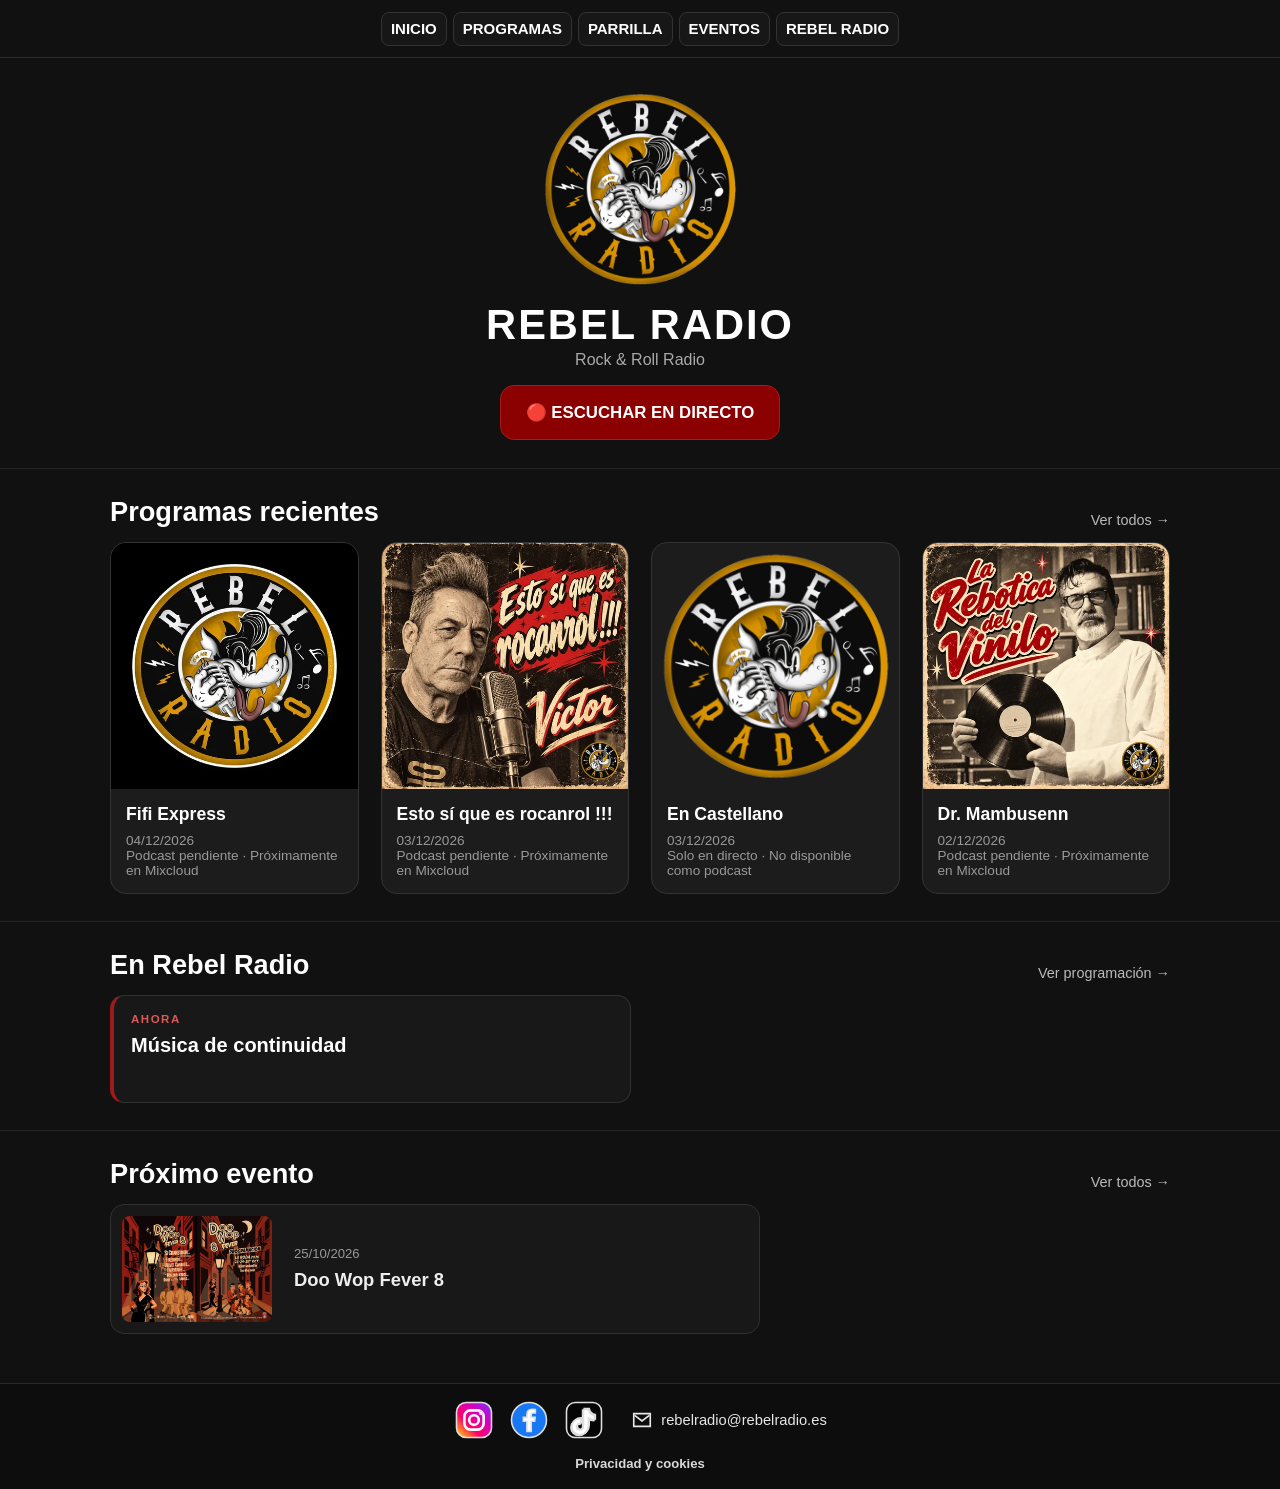
==== index.html @ c4ac273f "Primera publicación Rebel Radio" ====
<!DOCTYPE html>
<html lang="es">
<head>
<meta charset="UTF-8">
<meta name="viewport" content="width=device-width, initial-scale=1.0">

<title>Rebel Radio</title>
<meta name="description" content="Rebel Radio · Rock & Roll Radio. Programas, parrilla, eventos y emisión en directo.">

<link rel="manifest" href="/manifest.json">
<link rel="apple-touch-icon" href="/icons/apple-touch-icon.png">

<meta name="theme-color" content="#111111">
<meta name="apple-mobile-web-app-capable" content="yes">
<meta name="apple-mobile-web-app-status-bar-style" content="black">
<meta name="apple-mobile-web-app-title" content="Rebel Radio">

<style>
*{
    box-sizing:border-box;
}

body{
    margin:0;
    background:#111;
    color:white;
    font-family:Arial,sans-serif;
}

a{
    color:inherit;
}

header{
    border-bottom:1px solid #2b2b2b;
    background:#111;
}

.cabecera{
    max-width:1100px;
    margin:auto;
    padding:15px 20px;
    display:flex;
    align-items:center;
    justify-content:space-between;
    gap:20px;
}

.marca{
    font-weight:bold;
    letter-spacing:1px;
    text-decoration:none;
    white-space:nowrap;
}

nav{
    display:flex;
    gap:20px;
    flex-wrap:wrap;
    justify-content:flex-end;
}

nav a{
    color:#ccc;
    text-decoration:none;
    font-size:.9rem;
}

nav a:hover{
    color:white;
}

main{
    width:100%;
}

.hero{
    max-width:1100px;
    margin:auto;
    padding:55px 20px 60px;
    text-align:center;
}

.logo{
    width:220px;
    max-width:60vw;
    height:auto;
    display:block;
    margin:0 auto 20px;
}

h1{
    margin:0;
    font-size:2.6rem;
    letter-spacing:2px;
}

.lema{
    color:#aaa;
    margin:10px 0 30px;
}

.directo{
    display:inline-block;
    background:#8b0000;
    border:1px solid #aa1a1a;
    border-radius:14px;
    padding:18px 28px;
    color:white;
    text-decoration:none;
    font-weight:bold;
    font-size:1.05rem;
}

.seccion{
    border-top:1px solid #242424;
}

.interior{
    max-width:1100px;
    margin:auto;
    padding:45px 20px;
}

.titulo-seccion{
    display:flex;
    align-items:end;
    justify-content:space-between;
    gap:20px;
    margin-bottom:25px;
}

.titulo-seccion h2{
    margin:0;
    font-size:1.7rem;
}

.ver-todos{
    color:#bbb;
    text-decoration:none;
    font-size:.9rem;
}

.ver-todos:hover{
    color:white;
}

#ultimos{
    display:grid;
    grid-template-columns:repeat(4, minmax(0,1fr));
    gap:22px;
}

.programa{
    background:#1c1c1c;
    border:1px solid #333;
    border-radius:16px;
    overflow:hidden;
    text-decoration:none;
    min-width:0;
    transition:transform .15s ease, border-color .15s ease;
}

.programa:hover{
    transform:translateY(-2px);
    border-color:#555;
}

.programa img{
    width:100%;
    aspect-ratio:1 / 1;
    object-fit:cover;
    display:block;
}

.programa-datos{
    padding:15px;
}

.programa h3{
    margin:0 0 8px;
    font-size:1.1rem;
}

.programa p{
    margin:0;
    color:#999;
    font-size:.85rem;
}

.estado{
    color:#888;
}

/* PRÓXIMO EVENTO EN PORTADA */

.evento-portada{
    display:grid;
    grid-template-columns:150px 1fr;
    gap:22px;
    align-items:center;
    max-width:650px;
    background:#181818;
    border:1px solid #303030;
    border-radius:14px;
    padding:14px;
    text-decoration:none;
    color:#eee;
    transition:transform .15s ease, border-color .15s ease;
}

.evento-portada:hover{
    transform:translateY(-2px);
    border-color:#555;
}

.evento-portada img{
    width:150px;
    max-height:190px;
    object-fit:contain;
    display:block;
    border-radius:8px;
}

.evento-portada.rebel img{
    outline:none;
}

.evento-portada-rebel{
    position:relative;
    display:flex;
    flex-direction:column;
    align-items:center;
    justify-content:center;
    width:130px;
    min-height:58px;
    box-sizing:border-box;
    margin:0 auto 14px;
    padding:9px 13px 8px;
    border:3px double #ffc247;
    border-radius:50%;
    color:#ffc247;
    background:rgba(255,194,71,.08);
    transform:rotate(-4deg);
    transform-origin:center;
    text-align:center;
    text-transform:uppercase;
    line-height:1.02;
    box-shadow:0 0 10px rgba(255,194,71,.12);
}

.evento-portada-rebel::before{
    content:"";
    position:absolute;
    inset:3px;
    border:1px solid rgba(255,194,71,.82);
    border-radius:50%;
    pointer-events:none;
}

.evento-portada-rebel span{
    position:relative;
    z-index:1;
    font-size:.65rem;
    font-weight:800;
    letter-spacing:.09em;
}

.evento-portada-rebel strong{
    position:relative;
    z-index:1;
    margin-top:3px;
    color:inherit;
    font-size:.82rem;
    font-weight:900;
    letter-spacing:.11em;
}

@media(max-width:600px){
    .evento-portada-rebel{
        width:118px;
        min-height:52px;
        margin:0 auto 12px;
        padding:7px 10px 6px;
    }
}

.evento-portada-fecha{
    color:#999;
    font-size:.82rem;
    margin-bottom:7px;
}

.evento-portada-nombre{
    margin:0;
    font-size:1.15rem;
    line-height:1.3;
}

.evento-portada-accion{
    display:block;
    margin-top:12px;
    color:#bbb;
    font-size:.85rem;
}

@media(max-width:600px){

    .evento-portada{
        grid-template-columns:90px 1fr;
        gap:12px;
        padding:10px;
    }

    .evento-portada img{
        width:90px;
        max-height:120px;
    }

    .evento-portada-nombre{
        font-size:.95rem;
    }

    .evento-portada-fecha,
    .evento-portada-accion{
        font-size:.76rem;
    }
}

.proximamente{
    background:#181818;
    border:1px solid #2d2d2d;
    border-radius:14px;
    padding:22px;
    color:#aaa;
    text-align:center;
}

.emision-actual{
    display:grid;
    grid-template-columns:1fr 1fr;
    gap:18px;
}

.bloque-emision{
    background:#181818;
    border:1px solid #303030;
    border-radius:14px;
    padding:22px;
    min-height:135px;
}

.bloque-emision.ahora{
    border-left:4px solid #9b1c1c;
}

.rotulo-emision{
    color:#888;
    font-size:.72rem;
    font-weight:bold;
    letter-spacing:1.5px;
    margin-bottom:12px;
}

.ahora .rotulo-emision{
    color:#d85a5a;
}

.nombre-emision{
    font-size:1.25rem;
    font-weight:bold;
    line-height:1.25;
}

.detalle-emision{
    margin-top:9px;
    color:#999;
    font-size:.85rem;
}

@media(max-width:600px){
    .emision-actual{
        grid-template-columns:1fr;
    }
}

footer{
    border-top:1px solid #242424;
}

.pie{
    max-width:1100px;
    margin:auto;
    padding:30px 20px;
    color:#777;
    text-align:center;
    font-size:.85rem;
}

@media(max-width:700px){

    .cabecera{
        flex-direction:column;
        gap:12px;
    }

    nav{
        justify-content:center;
        gap:15px;
    }

    .hero{
        padding:38px 15px 45px;
    }

    h1{
        font-size:2rem;
    }

    .interior{
        padding:35px 15px;
    }

    #ultimos{
        grid-template-columns:repeat(2, minmax(0,1fr));
        gap:12px;
    }
}

@media(max-width:600px){

    #ultimos{
        grid-template-columns:1fr;
        gap:10px;
    }

    .programa{
        display:grid;
        grid-template-columns:90px 1fr;
        align-items:center;
        border-radius:10px;
    }

    .programa img{
        width:90px;
        height:90px;
        aspect-ratio:auto;
        object-fit:cover;
    }

    .programa-datos{
        padding:10px 13px;
        min-width:0;
    }

    .programa h3{
        margin:0 0 5px;
        font-size:1rem;
        line-height:1.2;
    }

    .programa p{
        font-size:.78rem;
        line-height:1.3;
    }
}


/* =========================================================
   MENU SUPERIOR COMUN REBEL RADIO
   ========================================================= */

nav,
.navegacion{
    display:flex;
    justify-content:center;
    flex-wrap:nowrap !important;
    gap:6px !important;
    align-items:center;
}

.cabecera{
    display:flex;
    justify-content:center !important;
}

nav a,
.navegacion a{
    margin:0 !important;
    padding:7px 9px;
    box-sizing:border-box;
    border:1px solid #333;
    border-radius:8px;
    background:#171717;
    color:#ccc;
    text-decoration:none;
    font-size:15px !important;
    font-weight:700;
    line-height:1.2;
    white-space:nowrap;
    flex:0 0 auto;
    transition:background .15s ease, border-color .15s ease, color .15s ease;
}

nav a:hover,
.navegacion a:hover{
    background:#242424;
    border-color:#555;
    color:#fff;
}

nav a.activo,
.navegacion a.activo{
    color:#e0a052;
    border-color:#d08a2f;
    background:rgba(208,138,47,.12);
}

@media (max-width:700px){
    nav,
    .navegacion{
        justify-content:center !important;
        gap:4px !important;
        max-width:100%;
        overflow-x:auto;
        scrollbar-width:none;
        -webkit-overflow-scrolling:touch;
    }

    nav::-webkit-scrollbar,
    .navegacion::-webkit-scrollbar{
        display:none;
    }

    nav a,
    .navegacion a{
        padding:6px clamp(5px,1.5vw,7px);
        font-size:clamp(11px,3vw,12.5px) !important;
    }
}



/* REBEL-CABECERA-FIJA-INICIO */

header{
    margin:0 !important;
    padding:12px 16px !important;
    min-height:58px !important;
    height:58px !important;
    box-sizing:border-box !important;
    display:flex !important;
    align-items:center !important;
    justify-content:center !important;
    overflow:visible !important;
    background:#111 !important;
    border:0 !important;
    border-bottom:1px solid #2b2b2b !important;
}

header .cabecera{
    width:100% !important;
    max-width:100% !important;
    height:100% !important;
    min-width:0 !important;
    margin:0 !important;
    padding:0 !important;
    box-sizing:border-box !important;
    display:flex !important;
    align-items:center !important;
    justify-content:center !important;
    gap:0 !important;
}

header nav,
header .navegacion{
    width:auto !important;
    max-width:100% !important;
    min-width:0 !important;
    margin:0 auto !important;
    padding:0 !important;
    box-sizing:border-box !important;
    display:flex !important;
    align-items:center !important;
    justify-content:center !important;
    flex-wrap:nowrap !important;
    gap:6px !important;
    border:0 !important;
}

header nav a,
header .navegacion a{
    flex:0 0 auto !important;
    margin:0 !important;
}

@media (max-width:700px){
    header{
        padding:10px 0 !important;
        min-height:54px !important;
        height:54px !important;
        overflow:hidden !important;
    }

    header .cabecera{
        width:100% !important;
        max-width:100% !important;
        height:100% !important;
        min-width:0 !important;
    }

    header nav,
    header .navegacion{
        width:100% !important;
        max-width:100% !important;
        min-width:0 !important;
        margin:0 !important;
        padding:0 8px !important;
        justify-content:flex-start !important;
        overflow-x:auto !important;
        overflow-y:hidden !important;
        scroll-padding-left:8px !important;
        scrollbar-width:none !important;
        -webkit-overflow-scrolling:touch;
    }

    header nav::-webkit-scrollbar,
    header .navegacion::-webkit-scrollbar{
        display:none !important;
    }

    header nav a:first-child,
    header .navegacion a:first-child{
        margin-left:0 !important;
    }

    header nav a:last-child,
    header .navegacion a:last-child{
        margin-right:8px !important;
    }
}

/* REBEL-CABECERA-FIJA-FIN */

</style>
  <link rel="stylesheet" href="/rebel-ui.css?v=20261019-nav-fijo1" data-rebel-i18n-css="1">
</head>

<body class="rr-home-page">

<header class="rr-header">
  <button type="button" class="rr-menu-toggle" aria-expanded="false">☰ MENÚ</button>

  <nav class="rr-main-nav" aria-label="Navegación principal">
    <a href="/">INICIO</a>
    <a href="/programas.html">PROGRAMAS</a>
    <a href="/programacion.html">PARRILLA</a>
    <a href="/eventos.html">EVENTOS</a>
    <a href="/rebel-radio.html">REBEL RADIO</a>
  </nav>
</header>

<main>

    <section class="hero">

        <img
            class="logo"
            src="/icons/icon-512.png"
            alt="Rebel Radio"
        >

        <h1>REBEL RADIO</h1>

        <p class="lema">
            Rock & Roll Radio
        </p>

        <a
            class="directo"
            href="https://www.mixcloud.com/live/Rock_and_Roll_Rebel_Radio/">
            🔴 ESCUCHAR EN DIRECTO
        </a>

    </section>


    <section class="seccion">

        <div class="interior">

            <div class="titulo-seccion">

                <h2>Programas recientes</h2>

                <a
                    class="ver-todos"
                    href="/programas.html">
                    Ver todos →
                </a>

            </div>

            <p id="estado-programas" class="estado">
                Cargando programas...
            </p>

            <div id="ultimos"></div>

        </div>

    </section>


    <section
        class="seccion"
        id="en-emision">

        <div class="interior">

            <div class="titulo-seccion">
                <h2>En Rebel Radio</h2>

                <a
                    class="ver-todos"
                    href="/programacion.html">
                    Ver programación →
                </a>
            </div>

            <div class="emision-actual">

                <a
                    class="bloque-emision ahora"
                    href="https://www.mixcloud.com/live/Rock_and_Roll_Rebel_Radio/"
                    target="_blank"
                    rel="noopener"
                    style="display:block; color:inherit; text-decoration:none;">

                    <div class="rotulo-emision">
                        AHORA
                    </div>

                    <div
                        id="ahora-nombre"
                        class="nombre-emision">
                        Cargando...
                    </div>

                    <div
                        id="ahora-detalle"
                        class="detalle-emision">
                    </div>

                </a>


            </div>

        </div>

    </section>

    <section class="seccion" id="proximo-evento">

        <div class="interior">

            <div class="titulo-seccion">

                <h2>Próximo evento</h2>

                <a
                    class="ver-todos"
                    href="/eventos.html">
                    Ver todos →
                </a>

            </div>

            <p id="estado-evento" class="estado">
                Cargando evento...
            </p>

            <div id="evento-portada"></div>

        </div>

    </section>

</main>






<script>

function fechaVisible(fecha){

    if(!fecha){
        return '';
    }

    const [anio, mes, dia] =
        fecha.split('-');

    return `${dia}/${mes}/${anio}`;
}


const ultimos =
    document.getElementById('ultimos');

const estadoProgramas =
    document.getElementById('estado-programas');


/* PROGRAMAS RECIENTES POR PARRILLA — 18-10-2026 */

const MS_DIA_RECIENTES = 24 * 60 * 60 * 1000;
const DIAS_RECIENTES = [
    'domingo',
    'lunes',
    'martes',
    'miercoles',
    'jueves',
    'viernes',
    'sabado'
];

function ahoraMadridRecientes(){

    const partes = new Intl.DateTimeFormat(
        'en-CA',
        {
            timeZone: 'Europe/Madrid',
            year: 'numeric',
            month: '2-digit',
            day: '2-digit',
            hour: '2-digit',
            minute: '2-digit',
            second: '2-digit',
            hourCycle: 'h23'
        }
    ).formatToParts(new Date());

    const valor = tipo =>
        Number(partes.find(p => p.type === tipo)?.value);

    /*
     * Date UTC usado aquí como contenedor de la hora civil de Madrid.
     * Así los cálculos de parrilla no dependen de la zona del dispositivo.
     */
    return new Date(Date.UTC(
        valor('year'),
        valor('month') - 1,
        valor('day'),
        valor('hour'),
        valor('minute'),
        valor('second')
    ));
}

function fechaISORecientes(fecha){

    return [
        fecha.getUTCFullYear(),
        String(fecha.getUTCMonth() + 1).padStart(2, '0'),
        String(fecha.getUTCDate()).padStart(2, '0')
    ].join('-');
}

function fechaDesdeISORecientes(iso){

    const [anio, mes, dia] =
        String(iso).split('-').map(Number);

    return new Date(Date.UTC(anio, mes - 1, dia));
}

function inicioRecientes(fechaDia, hora){

    const [h, m] =
        String(hora).split(':').map(Number);

    return new Date(Date.UTC(
        fechaDia.getUTCFullYear(),
        fechaDia.getUTCMonth(),
        fechaDia.getUTCDate(),
        h,
        m
    ));
}

function reglaActivaRecientes(emision, fechaDia){

    if(
        emision.regla === 'biweekly' &&
        emision.anchor_date
    ){
        const ancla =
            fechaDesdeISORecientes(emision.anchor_date);

        const dia =
            new Date(Date.UTC(
                fechaDia.getUTCFullYear(),
                fechaDia.getUTCMonth(),
                fechaDia.getUTCDate()
            ));

        const diferencia =
            Math.round(
                (dia.getTime() - ancla.getTime()) /
                MS_DIA_RECIENTES
            );

        return (
            diferencia >= 0 &&
            diferencia % 14 === 0
        );
    }

    return true;
}

function emisionesRecientesPrevistas(parrilla){

    const ahora =
        ahoraMadridRecientes();

    const candidatas = [];

    /*
     * Miramos 45 días hacia atrás: sobra para obtener cuatro
     * programas distintos incluso con espacios quincenales.
     */
    for(let retroceso = 0; retroceso <= 45; retroceso++){

        const fechaDia =
            new Date(Date.UTC(
                ahora.getUTCFullYear(),
                ahora.getUTCMonth(),
                ahora.getUTCDate() - retroceso
            ));

        const fechaISO =
            fechaISORecientes(fechaDia);

        const dia =
            DIAS_RECIENTES[fechaDia.getUTCDay()];

        const excepciones =
            (parrilla.excepciones || [])
                .filter(e => e.fecha === fechaISO);

        const cancelados = new Set(
            excepciones
                .filter(e => e.accion === 'cancel')
                .map(e => e.programa_id)
        );

        const horasSustituidas = new Set(
            excepciones
                .filter(e =>
                    ['replace', 'special'].includes(e.accion) &&
                    e.hora
                )
                .map(e => e.hora)
        );

        for(const emision of (parrilla.emisiones || [])){

            if(
                emision.dia !== dia ||
                !['estreno', 'musical'].includes(emision.tipo)
            ){
                continue;
            }

            if(cancelados.has(emision.programa_id)){
                continue;
            }

            if(horasSustituidas.has(emision.hora)){
                continue;
            }

            if(!reglaActivaRecientes(emision, fechaDia)){
                continue;
            }

            const inicio =
                inicioRecientes(fechaDia, emision.hora);

            const fin =
                new Date(
                    inicio.getTime() +
                    Number(emision.duracion_minutos || 0) *
                    60 * 1000
                );

            /*
             * Por decisión actual de Rebel Radio, cuando la franja termina
             * confiamos en que el sistema ha emitido lo programado.
             */
            if(fin.getTime() > ahora.getTime()){
                continue;
            }

            candidatas.push({
                programa_id: emision.programa_id,
                nombre: emision.nombre,
                fecha: fechaISO,
                inicio: inicio.getTime(),
                tipo: emision.tipo
            });
        }

        for(const especial of (parrilla.reglas_especiales || [])){

            if(
                Number(especial.dia_del_mes) !==
                fechaDia.getUTCDate()
            ){
                continue;
            }

            if(cancelados.has(especial.programa_id || especial.id)){
                continue;
            }

            if(horasSustituidas.has(especial.hora)){
                continue;
            }

            const inicio =
                inicioRecientes(fechaDia, especial.hora);

            const fin =
                new Date(
                    inicio.getTime() +
                    Number(especial.duracion_minutos || 0) *
                    60 * 1000
                );

            if(fin.getTime() > ahora.getTime()){
                continue;
            }

            candidatas.push({
                programa_id:
                    especial.programa_id || especial.id,
                nombre: especial.nombre,
                fecha: fechaISO,
                inicio: inicio.getTime(),
                tipo: 'especial'
            });
        }

        /* Excepciones concretas que introducen o sustituyen una emisión. */
        for(const exc of excepciones){

            if(
                !['replace', 'special'].includes(exc.accion) ||
                !exc.hora
            ){
                continue;
            }

            const inicio =
                inicioRecientes(fechaDia, exc.hora);

            const fin =
                new Date(
                    inicio.getTime() +
                    Number(exc.duracion_minutos || 0) *
                    60 * 1000
                );

            if(fin.getTime() > ahora.getTime()){
                continue;
            }

            candidatas.push({
                programa_id: exc.programa_id,
                nombre: exc.nombre,
                fecha: fechaISO,
                inicio: inicio.getTime(),
                tipo: 'especial'
            });
        }
    }

    candidatas.sort(
        (a, b) => b.inicio - a.inicio
    );

    const vistos = new Set();
    const resultado = [];

    for(const item of candidatas){

        if(
            !item.programa_id ||
            vistos.has(item.programa_id)
        ){
            continue;
        }

        vistos.add(item.programa_id);
        resultado.push(item);

        if(resultado.length === 4){
            break;
        }
    }

    return resultado;
}

function sumarDiasRecientes(iso, dias){

    const fecha =
        fechaDesdeISORecientes(iso);

    fecha.setUTCDate(
        fecha.getUTCDate() + dias
    );

    return fechaISORecientes(fecha);
}

function episodioDeEmisionReciente(programa, emision){

    if(
        !programa ||
        !Array.isArray(programa.episodios)
    ){
        return null;
    }

    const proveedor =
        programa.proveedor || 'mixcloud';

    if(proveedor === 'ivoox'){

        /*
         * iVoox fecha por publicación RSS. Elvis puede aparecer
         * después de emitirse, por lo que admitimos hasta +3 días.
         */
        const limite =
            sumarDiasRecientes(emision.fecha, 3);

        return programa.episodios.find(
            episodio =>
                episodio &&
                episodio.fecha >= emision.fecha &&
                episodio.fecha <= limite
        ) || null;
    }

    /*
     * En Mixcloud la fecha normalizada procede del nombre del episodio
     * y corresponde a la fecha de emisión.
     */
    return programa.episodios.find(
        episodio =>
            episodio &&
            episodio.fecha === emision.fecha
    ) || null;
}

function estadoPodcastReciente(programa, emision){

    const proveedor =
        programa?.proveedor ||
        (emision.tipo === 'musical'
            ? 'directo'
            : 'mixcloud');

    const episodio =
        episodioDeEmisionReciente(programa, emision);

    const ultimaPortada =
        programa?.episodios?.[0]?.imagen || '';

    if(proveedor === 'directo'){
        return {
            texto:
                'Solo en directo · No disponible como podcast',
            episodio: null,
            imagen:
                ultimaPortada || '/icons/icon-512.png'
        };
    }

    if(episodio){
        return {
            texto:
                proveedor === 'ivoox'
                    ? 'Podcast disponible · iVoox'
                    : 'Podcast disponible · Mixcloud',
            episodio,
            imagen:
                episodio.imagen ||
                ultimaPortada ||
                '/icons/icon-512.png'
        };
    }

    return {
        texto:
            proveedor === 'ivoox'
                ? 'Podcast pendiente · Próximamente en iVoox'
                : 'Podcast pendiente · Próximamente en Mixcloud',
        episodio: null,
        imagen:
            ultimaPortada || '/icons/icon-512.png'
    };
}

Promise.all([
    fetch('/catalogo-mixcloud.json'),
    fetch('/parrilla.json')
])

    .then(async ([respuestaCatalogo, respuestaParrilla]) => {

        if(!respuestaCatalogo.ok){
            throw new Error(
                'No se puede cargar el catálogo'
            );
        }

        if(!respuestaParrilla.ok){
            throw new Error(
                'No se puede cargar la parrilla'
            );
        }

        return [
            await respuestaCatalogo.json(),
            await respuestaParrilla.json()
        ];
    })

    .then(([catalogo, parrilla]) => {

        estadoProgramas.style.display =
            'none';

        const recientes =
            emisionesRecientesPrevistas(parrilla);

        for(const emision of recientes){

            const programa =
                catalogo.programas.find(
                    p => p.id === emision.programa_id
                ) || {
                    id: emision.programa_id,
                    nombre: emision.nombre,
                    proveedor:
                        emision.tipo === 'musical'
                            ? 'directo'
                            : 'mixcloud',
                    episodios: []
                };

            const podcast =
                estadoPodcastReciente(programa, emision);

            const tarjeta =
                document.createElement('a');

            tarjeta.className =
                'programa';

            tarjeta.href =
                `/programa.html?id=${programa.id}`;

            tarjeta.innerHTML = `
                <img
                    src="${podcast.imagen}"
                    alt="${programa.nombre}"
                >

                <div class="programa-datos">

                    <h3>
                        ${programa.nombre}
                    </h3>

                    <p>
                        ${fechaVisible(emision.fecha)}
                    </p>

                    <p class="estado-podcast">
                        ${podcast.texto}
                    </p>

                </div>
            `;

            ultimos.appendChild(tarjeta);
        }

        if(!recientes.length){
            estadoProgramas.style.display =
                'block';

            estadoProgramas.textContent =
                'No hay programas recientes en la parrilla.';
        }
    })

    .catch(error => {

        estadoProgramas.textContent =
            'No se han podido cargar los programas recientes.';

        console.error(error);
    });


/* =========================================================
   AHORA / A CONTINUACIÓN
   ========================================================= */

const diasParrilla = [
    'domingo',
    'lunes',
    'martes',
    'miercoles',
    'jueves',
    'viernes',
    'sabado'
];

const nombresDias = {
    domingo: 'Domingo',
    lunes: 'Lunes',
    martes: 'Martes',
    miercoles: 'Miércoles',
    jueves: 'Jueves',
    viernes: 'Viernes',
    sabado: 'Sábado'
};


function horaAMinutos(hora){

    const [h, m] = hora.split(':').map(Number);

    /*
     * 00:00 está al final de nuestra jornada de parrilla.
     */
    if(h === 0){
        return 24 * 60 + m;
    }

    return h * 60 + m;
}


function datosMadrid(){

    const partes = new Intl.DateTimeFormat(
        'es-ES',
        {
            timeZone: 'Europe/Madrid',
            weekday: 'long',
            day: 'numeric',
            hour: '2-digit',
            minute: '2-digit',
            hour12: false
        }
    ).formatToParts(new Date());

    const valor = tipo =>
        partes.find(p => p.type === tipo)?.value;

    const normalizar = texto =>
        texto
            .normalize('NFD')
            .replace(/[\u0300-\u036f]/g, '')
            .toLowerCase();

    return {
        dia: normalizar(valor('weekday')),
        diaMes: Number(valor('day')),
        hora: Number(valor('hour')),
        minuto: Number(valor('minute'))
    };
}


function emisionEspecialElvis(fecha, hora){

    return (
        fecha.diaMes === 16 &&
        hora === '21:00'
    );
}


function emisionesDelDia(datos, dia){

    return datos.emisiones
        .filter(e => e.dia === dia)
        .sort(
            (a,b) =>
                horaAMinutos(a.hora) -
                horaAMinutos(b.hora)
        );
}


function contenidoActual(datos, fecha){

    /*
     * La parrilla trabaja por horas completas.
     * Obtenemos la hora actual de Madrid.
     */

    const horaActual =
        `${String(fecha.hora).padStart(2,'0')}:00`;

    /*
     * Regla mensual de Ahora, Elvis.
     */

    if(emisionEspecialElvis(fecha, horaActual)){

        return {
            nombre: 'Ahora, Elvis',
            detalle: 'Especial mensual · 21:00'
        };
    }

    const emisiones =
        emisionesDelDia(datos, fecha.dia);

    const encontrada =
        emisiones.find(
            e => e.hora === horaActual
        );

    if(!encontrada){

        return {
            nombre: 'Música de continuidad',
            detalle: ''
        };
    }

    let detalle = encontrada.hora;

    if(encontrada.tipo === 'estreno'){
        detalle += ' · Estreno';
    }

    else if(encontrada.tipo === 'repeticion'){
        detalle += ' · Repetición';
    }

    else if(encontrada.tipo === 'musical'){
        detalle += ' · Selección musical';
    }

    return {
        nombre: encontrada.nombre,
        detalle
    };
}


function siguienteContenido(datos, fecha){

    const ahoraMinutos =
        fecha.hora * 60 + fecha.minuto;

    /*
     * Buscamos contenido relevante:
     * programas, estrenos, repeticiones y
     * bloques musicales.
     *
     * La música de continuidad no cuenta
     * como "siguiente contenido".
     */

    for(let salto = 0; salto < 8; salto++){

        const indiceActual =
            diasParrilla.indexOf(fecha.dia);

        const indice =
            (indiceActual + salto) % 7;

        const dia =
            diasParrilla[indice];

        let emisiones =
            emisionesDelDia(datos, dia)
                .filter(e =>
                    e.tipo !== 'musica'
                );

        /*
         * Si estamos buscando en el día actual,
         * descartamos lo que ya ha empezado.
         */

        if(salto === 0){

            emisiones =
                emisiones.filter(
                    e =>
                        horaAMinutos(e.hora) >
                        ahoraMinutos
                );
        }

        /*
         * Ahora, Elvis tiene prioridad el día 16.
         *
         * Para "siguiente" solo necesitamos
         * insertarlo cuando el día actual es 16
         * y todavía no han llegado las 21:00.
         */

        if(
            salto === 0 &&
            fecha.diaMes === 16 &&
            ahoraMinutos < 21 * 60
        ){

            emisiones.push({
                hora: '21:00',
                nombre: 'Ahora, Elvis',
                tipo: 'especial'
            });

            emisiones.sort(
                (a,b) =>
                    horaAMinutos(a.hora) -
                    horaAMinutos(b.hora)
            );
        }

        if(emisiones.length){

            const siguiente =
                emisiones[0];

            let detalle =
                `${nombresDias[dia]} · ${siguiente.hora}`;

            if(siguiente.tipo === 'estreno'){
                detalle += ' · Estreno';
            }

            else if(siguiente.tipo === 'repeticion'){
                detalle += ' · Repetición';
            }

            else if(siguiente.tipo === 'musical'){
                detalle += ' · Selección musical';
            }

            else if(siguiente.tipo === 'especial'){
                detalle += ' · Especial mensual';
            }

            return {
                nombre: siguiente.nombre,
                detalle
            };
        }
    }

    return {
        nombre: 'Música',
        detalle: 'Música de continuidad'
    };
}


function actualizarEmision(datos){

    const fecha =
        datosMadrid();

    const actual =
        contenidoActual(datos, fecha);

    document.getElementById(
        'ahora-nombre'
    ).textContent = actual.nombre;

    document.getElementById(
        'ahora-detalle'
    ).textContent = actual.detalle;
}


fetch('/parrilla.json')

    .then(respuesta => {

        if(!respuesta.ok){
            throw new Error(
                'No se puede cargar parrilla.json'
            );
        }

        return respuesta.json();
    })

    .then(datos => {

        actualizarEmision(datos);

        /*
         * Se recalcula cada minuto.
         * No hace falta recargar la portada
         * cuando cambia la hora.
         */

        setInterval(
            () => actualizarEmision(datos),
            60000
        );
    })

    .catch(error => {

        document.getElementById(
            'ahora-nombre'
        ).textContent =
            'Música de continuidad';

        document.getElementById(
            'ahora-detalle'
        ).textContent =
            '';

        console.error(error);
    });



if('serviceWorker' in navigator){

    window.addEventListener('load', () => {

        navigator.serviceWorker
            .register('/service-worker.js')
            .catch(
                error => console.error(
                    'Error registrando Service Worker:',
                    error
                )
            );
    });
}

/* PRÓXIMO EVENTO */

const eventoPortada =
    document.getElementById('evento-portada');

const estadoEvento =
    document.getElementById('estado-evento');

function fechaEventoVisible(fecha){
    const [anio, mes, dia] = fecha.split('-');
    return `${dia}/${mes}/${anio}`;
}

fetch('eventos.json')
    .then(respuesta => {

        if(!respuesta.ok){
            throw new Error('No se puede cargar eventos.json');
        }

        return respuesta.json();
    })

    .then(datos => {

        if(!datos.eventos || !datos.eventos.length){
            estadoEvento.textContent =
                'Ahora mismo no hay eventos publicados.';
            return;
        }

        const evento = datos.eventos[0];

        const claseRebel = evento.participacion_rebel ? ' rebel' : '';
        const distintivoRebel = evento.participacion_rebel
            ? '<div class="evento-portada-rebel" aria-label="Rebel Radio participa"><span>REBEL RADIO</span><strong>PARTICIPA</strong></div>'
            : '';

        estadoEvento.style.display = 'none';

        eventoPortada.innerHTML = `
            <a class="evento-portada${claseRebel}" href="/eventos.html">

                <img
                    src="${evento.imagen}"
                    alt="${evento.nombre}"
                    loading="lazy"
                >

                <div>

                    ${distintivoRebel}

                    <div class="evento-portada-fecha">
                        ${fechaEventoVisible(evento.fecha)}
                    </div>

                    <h3 class="evento-portada-nombre">
                        ${evento.nombre}
                    </h3>


                </div>

            </a>
        `;
    })

    .catch(error => {

        estadoEvento.textContent =
            'No se ha podido cargar el próximo evento.';

        console.error(error);
    });


</script>

    <script src="rebel-estadisticas.js"></script>
<footer class="rr-footer" data-rr-footer="1">
  <div class="rr-footer-inner">
    <div class="rr-social-icons" aria-label="Redes sociales">
      <a class="rr-social rr-instagram" href="https://www.instagram.com/rebel_radio4/" target="_blank" rel="noopener noreferrer" aria-label="Instagram">
        <svg viewBox="0 0 48 48" aria-hidden="true">
          <defs><linearGradient id="rrig-footer" x1="5" y1="43" x2="43" y2="5" gradientUnits="userSpaceOnUse"><stop stop-color="#ffd600"/><stop offset=".35" stop-color="#ff0169"/><stop offset=".7" stop-color="#d300c5"/><stop offset="1" stop-color="#7638fa"/></linearGradient></defs>
          <rect x="4" y="4" width="40" height="40" rx="11" fill="url(#rrig-footer)"/>
          <rect x="13" y="13" width="22" height="22" rx="7" fill="none" stroke="#fff" stroke-width="3"/>
          <circle cx="24" cy="24" r="5.5" fill="none" stroke="#fff" stroke-width="3"/>
          <circle cx="32.2" cy="15.8" r="1.8" fill="#fff"/>
        </svg>
      </a>
      <a class="rr-social rr-facebook" href="https://www.facebook.com/rebelradio.es" target="_blank" rel="noopener noreferrer" aria-label="Facebook">
        <svg viewBox="0 0 48 48" aria-hidden="true"><circle cx="24" cy="24" r="20" fill="#1877F2"/><path fill="#fff" d="M26.6 37V25.5h3.9l.6-4.5h-4.5v-2.9c0-1.3.4-2.2 2.3-2.2h2.4v-4a32 32 0 0 0-3.6-.2c-3.6 0-6.1 2.2-6.1 6.3v3h-4.1v4.5h4.1V37z"/></svg>
      </a>
      <a class="rr-social rr-tiktok" href="https://www.tiktok.com/@rebelradio.es" target="_blank" rel="noopener noreferrer" aria-label="TikTok">
        <svg viewBox="0 0 48 48" aria-hidden="true">
          <rect x="4" y="4" width="40" height="40" rx="10" fill="#050505"/>
          <path d="M29 12c1 4 3.2 6.1 7 6.8v5c-2.4-.1-4.8-.9-7-2.2v9c0 6.2-4.4 10.2-9.8 10.2-5.2 0-9.2-4-9.2-9 0-5.6 4.5-9.6 10.4-9.2v5.2c-2.8-.2-5 1.3-5 3.9 0 2.2 1.7 3.8 3.8 3.8 2.6 0 4.2-1.9 4.2-5V12z" fill="#25F4EE" transform="translate(-1 1)"/>
          <path d="M29 12c1 4 3.2 6.1 7 6.8v5c-2.4-.1-4.8-.9-7-2.2v9c0 6.2-4.4 10.2-9.8 10.2-5.2 0-9.2-4-9.2-9 0-5.6 4.5-9.6 10.4-9.2v5.2c-2.8-.2-5 1.3-5 3.9 0 2.2 1.7 3.8 3.8 3.8 2.6 0 4.2-1.9 4.2-5V12z" fill="#FE2C55" transform="translate(1 -1)"/>
          <path d="M29 12c1 4 3.2 6.1 7 6.8v5c-2.4-.1-4.8-.9-7-2.2v9c0 6.2-4.4 10.2-9.8 10.2-5.2 0-9.2-4-9.2-9 0-5.6 4.5-9.6 10.4-9.2v5.2c-2.8-.2-5 1.3-5 3.9 0 2.2 1.7 3.8 3.8 3.8 2.6 0 4.2-1.9 4.2-5V12z" fill="#fff"/>
        </svg>
      </a>
    </div>
    <a class="rr-contact-link" href="mailto:rebelradio@rebelradio.es" aria-label="Correo de contacto">
      <svg viewBox="0 0 24 24" aria-hidden="true"><path d="M3 5h18v14H3z"/><path d="m4 7 8 6 8-6"/></svg>
      <span>rebelradio@rebelradio.es</span>
    </a>
  </div>
<div class="rr-legal-links" aria-label="Información legal">
  <a href="/privacidad.html">Privacidad y cookies</a>
</div>
</footer>
  <script src="/rebel-menu.js?v=20261019-nav-fijo1" defer></script>
  <script src="/rebel-ahora.js?v=20261002-es1" defer></script>
</body>
</html>
---- rebel-ui.css ----
/* Rebel Radio - cierre cabecera / portada / contacto / idiomas */

header {
  overflow: visible !important;
}
.rr-menu-toggle,.rr-lang-button{
  height:36px!important;min-height:36px!important;box-sizing:border-box!important;
  align-items:center!important;justify-content:center!important;
  border:1px solid #3a3a3a;border-radius:8px;background:#171717;color:#e8e8e8;
  font:inherit;font-size:14px;font-weight:700;line-height:1;padding:0 11px;
  cursor:pointer;white-space:nowrap
}
.rr-menu-toggle{display:none}
.rr-lang-box{position:relative;display:flex;align-items:center;height:36px;margin-left:10px;flex:0 0 auto}
.rr-lang-button{display:inline-flex!important}
.rr-lang-menu{position:absolute;top:calc(100% + 8px);right:0;min-width:190px;padding:6px;
  border:1px solid #3a3a3a;border-radius:10px;background:#111;
  box-shadow:0 12px 35px rgba(0,0,0,.45);z-index:2000}
.rr-lang-menu[hidden]{display:none!important}
.rr-lang-menu button{display:flex;width:100%;min-height:39px;align-items:center;gap:9px;border:0;
  border-radius:7px;background:transparent;color:#ddd;text-align:left;font:inherit;font-size:14px;
  padding:7px 10px;cursor:pointer}
.rr-lang-menu button:hover,.rr-lang-menu button[aria-current="true"]{background:#242424;color:#e0a052}
.rr-lang-flag{font-size:20px;line-height:1;width:25px;text-align:center;flex:0 0 25px}

/* En móvil los controles existen ya en el HTML: no hay fogonazo del menú antiguo. */
@media(max-width:700px){
  header{height:54px!important;min-height:54px!important;padding:9px 10px!important;box-sizing:border-box!important;
    position:relative!important;display:flex!important;align-items:center!important;justify-content:space-between!important}
  header>.cabecera{display:contents!important}
  .rr-menu-toggle{display:inline-flex!important;order:1;margin:0!important}
  header nav{display:none!important}
  header nav.rr-open{display:flex!important;position:absolute!important;top:54px!important;left:8px!important;right:8px!important;
    width:auto!important;max-width:none!important;height:auto!important;margin:0!important;padding:8px!important;
    flex-direction:column!important;align-items:stretch!important;gap:5px!important;overflow:visible!important;
    background:#111!important;border:1px solid #333!important;border-radius:10px!important;
    box-shadow:0 12px 35px rgba(0,0,0,.45);z-index:1900!important}
  header nav.rr-open a{width:100%!important;height:38px!important;min-height:38px!important;margin:0!important;
    padding:0 12px!important;display:flex!important;align-items:center!important;justify-content:center!important;
    text-align:center!important;font-size:14px!important;box-sizing:border-box!important}
  .rr-lang-box{order:3;margin:0 0 0 auto!important;align-self:center!important}
}

/* Portada móvil: menos aire, tamaños apenas reducidos */
@media(max-width:700px){
  .rr-home-hero{padding-top:8px!important;padding-bottom:10px!important}
  .rr-home-logo{transform:scale(.96);transform-origin:center;margin-top:-5px!important;margin-bottom:-7px!important}
  .rr-home-title{margin-top:0!important;margin-bottom:3px!important;line-height:1!important}
  .rr-home-live{transform:scale(.97);transform-origin:center;margin-top:-2px!important;margin-bottom:-3px!important}
}

/* Footer común */
.rr-footer{margin-top:28px;border-top:1px solid rgba(255,255,255,.12);background:#0d0d0d;color:#ddd}
.rr-footer-inner{max-width:1100px;margin:0 auto;padding:18px 18px;display:flex;align-items:center;
  justify-content:center;gap:34px;flex-wrap:wrap}
.rr-footer-group{display:flex;align-items:center;gap:12px;flex-wrap:wrap;justify-content:center}
.rr-footer-label{font-size:13px;font-weight:700;text-transform:uppercase;letter-spacing:.04em;color:#999}
.rr-social-link,.rr-contact-link,.rr-contact-button{display:inline-flex;align-items:center;gap:7px;color:#e6e6e6;text-decoration:none}
.rr-social-link:hover,.rr-contact-link:hover,.rr-contact-button:hover{color:#e0a052}
.rr-footer svg,.rr-contact-section svg{width:20px;height:20px;fill:none;stroke:currentColor;stroke-width:1.8}
.rr-contact-section{max-width:860px;margin:38px auto 10px;padding:24px 20px;text-align:center;
  border:1px solid rgba(255,255,255,.12);border-radius:12px;background:rgba(255,255,255,.025)}
.rr-contact-section h2{margin:0 0 9px}
.rr-contact-section h3{margin:0 0 10px;font-size:1.05rem}
.rr-contact-section p{max-width:680px;margin:0 auto 18px;line-height:1.55}
.rr-contact-actions{display:flex;justify-content:center;gap:12px;flex-wrap:wrap}
.rr-contact-button{min-height:40px;padding:0 14px;border:1px solid #444;border-radius:8px;background:#171717}
@media(max-width:700px){
  .rr-footer{margin-top:22px}
  .rr-footer-inner{padding:16px 12px;gap:14px;flex-direction:column}
  .rr-footer-group{gap:9px}
  .rr-contact-section{margin:28px 12px 8px;padding:20px 15px}
}

/* REBEL-MENU-CANONICO-INICIO */
header.rr-header{position:relative!important;z-index:1500!important;overflow:visible!important;box-sizing:border-box!important}
header.rr-header .rr-menu-toggle,header.rr-header .rr-lang-button{
height:36px!important;min-height:36px!important;max-height:36px!important;box-sizing:border-box!important;
align-items:center!important;justify-content:center!important}
header.rr-header .rr-menu-toggle{display:none!important}
header.rr-header .rr-lang-box{position:relative!important;height:36px!important;min-height:36px!important;
display:flex!important;align-items:center!important;flex:0 0 auto!important}
header.rr-header .rr-lang-menu{position:absolute!important;top:calc(100% + 8px)!important;right:0!important;z-index:2100!important}
header.rr-header .rr-lang-menu[hidden]{display:none!important}

@media(min-width:701px){
header.rr-header{height:58px!important;min-height:58px!important;display:flex!important;align-items:center!important;
justify-content:center!important;gap:10px!important}
header.rr-header nav.rr-main-nav{position:static!important;display:flex!important;width:auto!important;height:auto!important;
flex-direction:row!important;align-items:center!important;justify-content:center!important;margin:0!important;padding:0!important;
background:transparent!important;border:0!important;box-shadow:none!important}
header.rr-header .rr-lang-box{margin-left:10px!important}
}

@media(max-width:700px){
header.rr-header{width:100%!important;height:54px!important;min-height:54px!important;padding:9px 10px!important;margin:0!important;
display:flex!important;flex-direction:row!important;align-items:center!important;justify-content:space-between!important}
header.rr-header .rr-menu-toggle{display:inline-flex!important;order:1!important;margin:0!important;position:static!important}
header.rr-header nav.rr-main-nav{display:none!important;position:absolute!important;top:54px!important;left:8px!important;right:8px!important;
width:auto!important;max-width:none!important;height:auto!important;min-height:0!important;margin:0!important;padding:8px!important;
flex-direction:column!important;align-items:stretch!important;justify-content:flex-start!important;gap:5px!important;background:#111!important;
border:1px solid #333!important;border-radius:10px!important;box-shadow:0 12px 35px rgba(0,0,0,.45)!important;overflow:visible!important;z-index:2000!important}
header.rr-header nav.rr-main-nav.rr-open{display:flex!important}
header.rr-header nav.rr-main-nav a{display:flex!important;width:100%!important;height:38px!important;min-height:38px!important;
margin:0!important;padding:0 12px!important;box-sizing:border-box!important;align-items:center!important;justify-content:center!important;
text-align:center!important;font-size:14px!important}
header.rr-header .rr-lang-box{order:3!important;margin:0 0 0 auto!important;position:relative!important;top:0!important;transform:none!important}
header.rr-header .rr-lang-button{display:inline-flex!important;margin:0!important;position:static!important}
}
/* REBEL-MENU-CANONICO-FIN */

/* REBEL-CIERRE-VISUAL-V2-INICIO */
body.rr-home-page .hero{padding-top:26px!important;padding-bottom:28px!important}
body.rr-home-page .hero .logo{width:210px!important;max-width:57vw!important;margin-top:0!important;margin-bottom:10px!important}
body.rr-home-page .hero h1{margin:0!important;line-height:1!important}
body.rr-home-page .hero .lema{margin:5px 0 16px!important}
body.rr-home-page .hero .directo{padding:16px 25px!important;margin:0!important}
body.rr-home-page .seccion .interior{padding-top:27px!important;padding-bottom:27px!important}
body.rr-home-page .titulo-seccion{margin-bottom:14px!important}
body.rr-home-page .bloque-emision{min-height:108px!important;padding:17px!important}
body.rr-home-page .rotulo-emision{margin-bottom:8px!important}
body.rr-home-page .detalle-emision{margin-top:6px!important}
body.rr-home-page .evento-portada{padding:11px!important}
@media(max-width:700px){
body.rr-home-page .hero{padding:18px 15px 20px!important}
body.rr-home-page .hero .logo{width:195px!important;max-width:56vw!important;margin-bottom:5px!important}
body.rr-home-page .hero h1{font-size:1.9rem!important}
body.rr-home-page .hero .lema{margin:3px 0 12px!important}
body.rr-home-page .hero .directo{padding:14px 22px!important;font-size:1rem!important}
body.rr-home-page .seccion .interior{padding:20px 15px!important}
body.rr-home-page .titulo-seccion{margin-bottom:10px!important}
body.rr-home-page .bloque-emision{min-height:96px!important;padding:14px!important}
}
.rr-footer{margin-top:22px!important;border-top:1px solid rgba(255,255,255,.12)!important;background:#0d0d0d!important}
.rr-footer-inner{max-width:1100px!important;margin:0 auto!important;padding:15px 18px!important;display:flex!important;align-items:center!important;justify-content:center!important;gap:26px!important;flex-wrap:wrap!important}
.rr-social-icons{display:flex!important;align-items:center!important;justify-content:center!important;gap:13px!important}
.rr-social{width:42px!important;height:42px!important;display:inline-flex!important;align-items:center!important;justify-content:center!important;text-decoration:none!important;border-radius:10px!important;transition:transform .15s ease,filter .15s ease!important}
.rr-social:hover{transform:translateY(-2px) scale(1.05)!important;filter:brightness(1.08)!important}
.rr-social svg{width:42px!important;height:42px!important;display:block!important}
.rr-contact-link{display:inline-flex!important;align-items:center!important;gap:8px!important;color:#e6e6e6!important;text-decoration:none!important;font-size:.92rem!important}
.rr-contact-link:hover{color:#e0a052!important}
.rr-contact-link>svg{width:22px!important;height:22px!important;fill:none!important;stroke:currentColor!important;stroke-width:1.8!important}
.rr-contact-section{max-width:860px!important;margin:30px auto 8px!important;padding:21px 18px!important;text-align:center!important;border:1px solid rgba(255,255,255,.12)!important;border-radius:12px!important;background:rgba(255,255,255,.025)!important}
.rr-contact-section h2{margin:0 0 9px!important}
.rr-contact-section p{max-width:680px!important;margin:0 auto 16px!important;line-height:1.5!important}
.rr-contact-actions{display:flex!important;flex-direction:column!important;align-items:center!important;gap:13px!important}
@media(max-width:700px){
.rr-footer{margin-top:17px!important}
.rr-footer-inner{padding:13px 12px!important;gap:12px!important;flex-direction:column!important}
.rr-social,.rr-social svg{width:46px!important;height:46px!important}
.rr-contact-section{margin:23px 12px 7px!important;padding:18px 14px!important}
}
/* REBEL-CIERRE-VISUAL-V2-FIN */

/* REBEL-I18N-AUDITORIA-INICIO */
header.rr-header .rr-main-nav a,
header.rr-header .rr-menu-toggle,
header.rr-header .rr-lang-button,
main h1{
  text-transform:none !important;
}
header.rr-header .rr-main-nav a{white-space:nowrap !important}
html[lang="fr"] header.rr-header .rr-main-nav a{font-size:13.5px !important;padding-left:7px !important;padding-right:7px !important}
html[lang="de"] header.rr-header .rr-main-nav a{font-size:13px !important;padding-left:6px !important;padding-right:6px !important}
html[lang="ja"] header.rr-header .rr-main-nav a,
html[lang="ja"] main h1{letter-spacing:0 !important}
main .ver-programa,
main .ver-anteriores{white-space:normal !important;line-height:1.25 !important;text-align:center}
html[lang="de"] main .ver-programa,
html[lang="fr"] main .ver-programa{font-size:.94em}
@media (max-width:700px){
  header.rr-header .rr-menu-toggle,
  header.rr-header .rr-lang-button{height:36px !important;min-height:36px !important;text-transform:none !important}
  header.rr-header nav.rr-main-nav a{
    font-size:14px !important;
    white-space:normal !important;
    min-height:38px !important;
    height:auto !important;
    padding-top:9px !important;
    padding-bottom:9px !important;
    line-height:1.2 !important
  }
}
/* REBEL-I18N-AUDITORIA-FIN */

/* REBEL-LEGAL-FINAL-INICIO */
body.rr-legal-page{
    margin:0;
    background:#101010 !important;
    color:#e6e6e6 !important;
    min-height:100vh;
}
body.rr-legal-page main{
    background:#101010 !important;
}
body.rr-legal-page .rr-legal-main{
    max-width:900px;
    margin:0 auto;
    padding:42px 22px 64px;
    line-height:1.65;
    color:#e6e6e6 !important;
}
body.rr-legal-page .rr-legal-main h1{
    margin:0 0 14px;
    color:#e0a052 !important;
    font-size:2rem;
    line-height:1.15;
}
body.rr-legal-page .rr-legal-main h2{
    margin:30px 0 10px;
    color:#f0b36a !important;
    font-size:1.22rem;
    line-height:1.25;
}
body.rr-legal-page .rr-legal-main p,
body.rr-legal-page .rr-legal-main li,
body.rr-legal-page .rr-legal-main em,
body.rr-legal-page .rr-legal-main strong{
    color:#e6e6e6 !important;
}
body.rr-legal-page .rr-legal-main .rr-legal-intro{
    color:#c9c9c9 !important;
    margin-bottom:26px;
}
body.rr-legal-page .rr-legal-main a,
body.rr-legal-page .rr-legal-main a:visited{
    color:#f0b36a !important;
    text-decoration:underline;
    text-underline-offset:3px;
}
.rr-legal-links{
    display:flex;
    justify-content:center;
    align-items:center;
    margin:0 auto;
    padding:0 16px 18px;
    font-size:.82rem;
}
.rr-legal-links a,
.rr-legal-links a:visited{
    color:#d8d8d8 !important;
    text-decoration:none;
    font-weight:600;
}
.rr-legal-links a:hover,
.rr-legal-links a:focus-visible{
    color:#ffffff !important;
    text-decoration:underline;
}
header.rr-header .rr-menu-toggle{
    background:#8b1515 !important;
    color:#ffffff !important;
    border:1px solid #c73737 !important;
    font-weight:700 !important;
}
header.rr-header .rr-menu-toggle:hover,
header.rr-header .rr-menu-toggle:focus-visible{
    background:#a91c1c !important;
    color:#ffffff !important;
    outline:2px solid #ffffff !important;
    outline-offset:2px;
}
header.rr-header nav.rr-main-nav a,
header.rr-header nav.rr-main-nav a:visited{
    color:#ffffff !important;
}
body.rr-legal-page .rr-404-code{
    color:#e0a052 !important;
}
body.rr-legal-page .rr-404-actions a,
body.rr-legal-page .rr-404-actions a:visited{
    color:#ffffff !important;
    background:#1a1a1a !important;
    border-color:#555 !important;
}
/* REBEL-LEGAL-FINAL-FIN */

/* REBEL-MENU-FIJO-BOTON-INICIO-20261019 */

/* La cabecera permanece visible durante todo el desplazamiento sin sacar
   el contenido del flujo normal de la página. */
header.rr-header{
  position:sticky!important;
  top:0!important;
  z-index:2500!important;
}

/* Botón de retorno: solo lo crea rebel-menu.js fuera de la portada. */
header.rr-header .rr-home-return,
header.rr-header .rr-home-return:visited{
  height:36px!important;
  min-height:36px!important;
  box-sizing:border-box!important;
  display:inline-flex!important;
  align-items:center!important;
  justify-content:center!important;
  gap:6px!important;
  padding:0 11px!important;
  border:1px solid #444!important;
  border-radius:8px!important;
  background:#181818!important;
  color:#fff!important;
  text-decoration:none!important;
  font-size:13px!important;
  font-weight:800!important;
  line-height:1!important;
  white-space:nowrap!important;
  z-index:2600!important;
}
header.rr-header .rr-home-return:hover,
header.rr-header .rr-home-return:focus-visible{
  background:#242424!important;
  border-color:#777!important;
}
header.rr-header .rr-home-return-icon{
  font-size:20px!important;
  line-height:1!important;
  transform:translateY(-1px);
}

@media(min-width:701px){
  /* El menú principal conserva su centrado; INICIO queda anclado a la derecha. */
  header.rr-header .rr-home-return{
    position:absolute!important;
    right:12px!important;
    top:50%!important;
    transform:translateY(-50%)!important;
    margin:0!important;
  }
}

@media(max-width:700px){
  /* En móvil mantiene MENÚ a la izquierda e INICIO en el lado derecho.
     Si existe selector de idioma, queda a continuación del botón Inicio. */
  header.rr-header .rr-home-return{
    position:static!important;
    order:2!important;
    margin-left:auto!important;
    transform:none!important;
    padding:0 9px!important;
    font-size:12px!important;
  }
  header.rr-header.rr-has-home-return .rr-lang-box{
    margin-left:7px!important;
  }
}
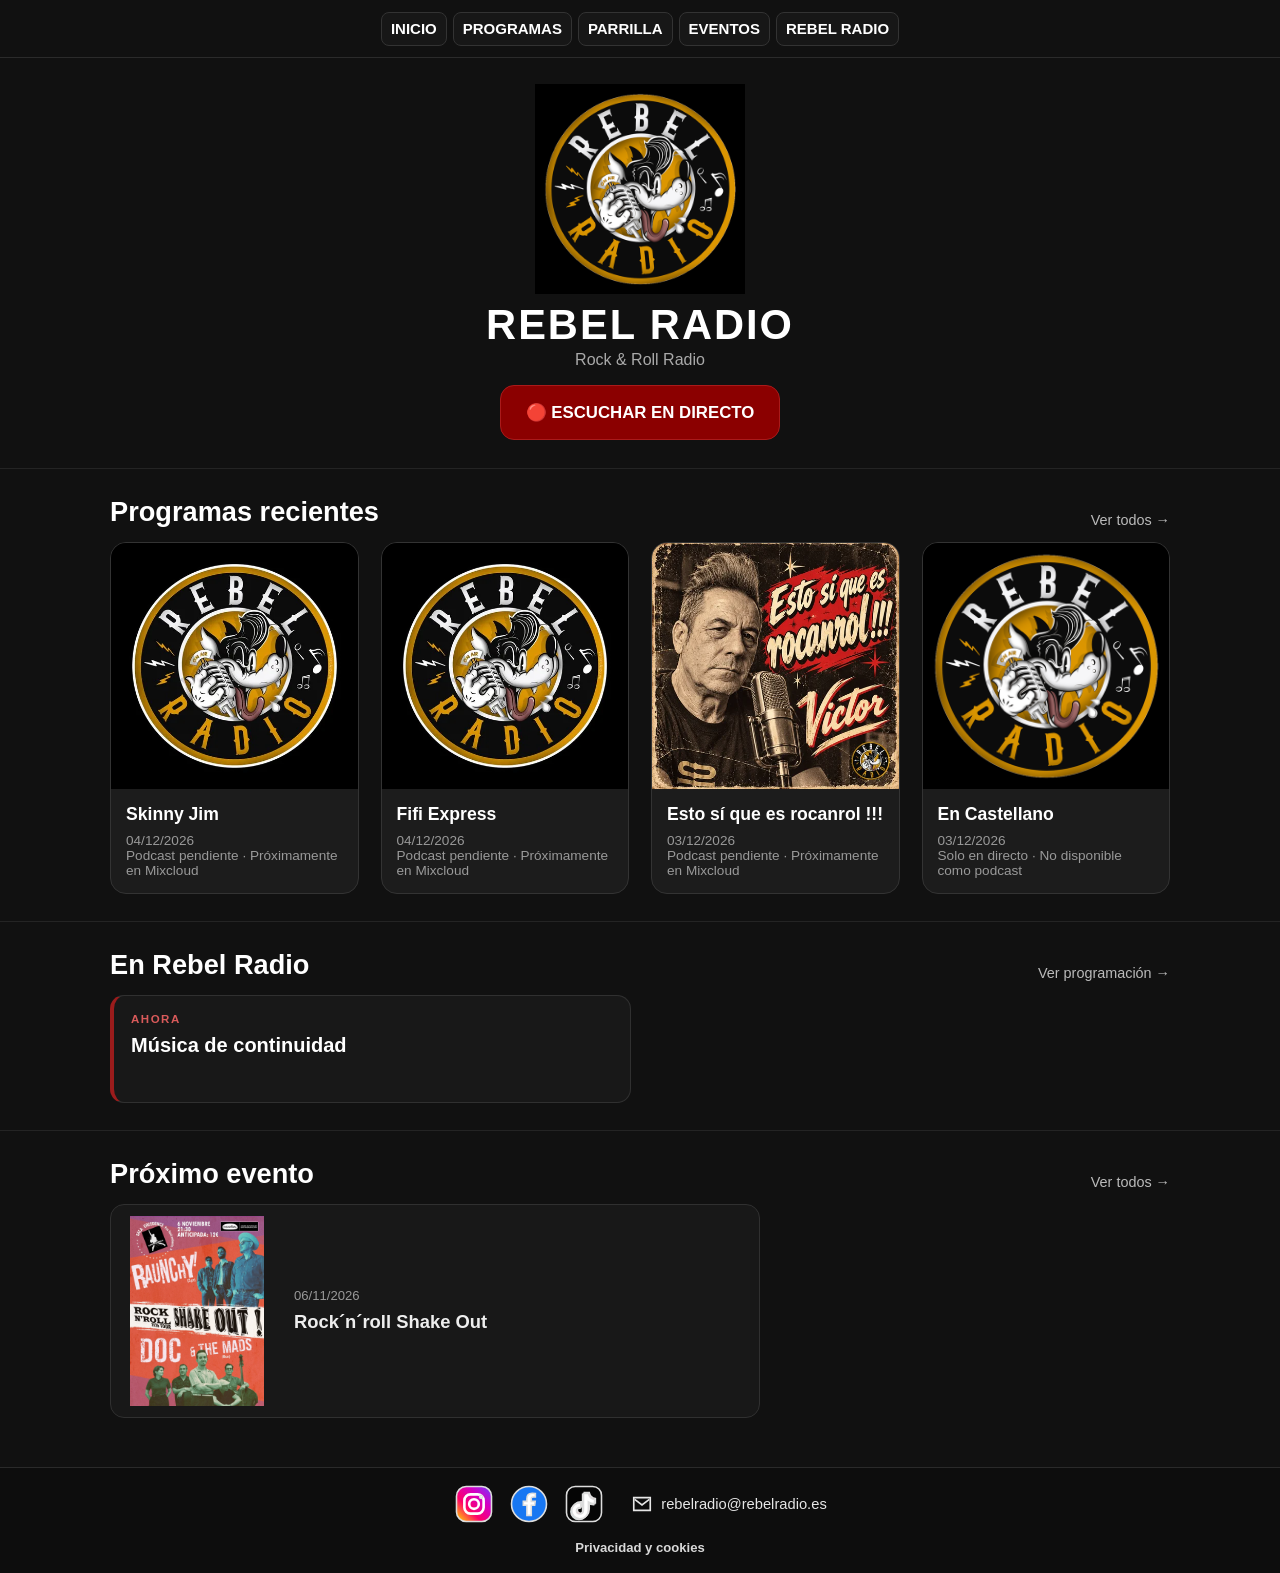
==== commit 605b2f89: "Publicación automática Rebel Radio 358a459e3270" ====
--- a/index.html
+++ b/index.html
@@ -1068,6 +1068,15 @@
                 continue;
             }
 
+            const tipoExc =
+                exc.accion === 'replace'
+                    ? (exc.tipo || 'estreno')
+                    : 'especial';
+
+            if(tipoExc === 'repeticion'){
+                continue;
+            }
+
             const inicio =
                 inicioRecientes(fechaDia, exc.hora);
 
@@ -1087,7 +1096,7 @@
                 nombre: exc.nombre,
                 fecha: fechaISO,
                 inicio: inicio.getTime(),
-                tipo: 'especial'
+                tipo: tipoExc
             });
         }
     }
@@ -1221,8 +1230,8 @@
 }
 
 Promise.all([
-    fetch('/catalogo-mixcloud.json'),
-    fetch('/parrilla.json')
+    fetch('/catalogo-mixcloud.json?rr=' + Date.now(), {cache:'no-store'}),
+    fetch('/parrilla.json?rr=' + Date.now(), {cache:'no-store'})
 ])
 
     .then(async ([respuestaCatalogo, respuestaParrilla]) => {
@@ -1605,7 +1614,7 @@
 }
 
 
-fetch('/parrilla.json')
+fetch('/parrilla.json?rr=' + Date.now(), {cache:'no-store'})
 
     .then(respuesta => {
 
@@ -1679,7 +1688,7 @@
     return `${dia}/${mes}/${anio}`;
 }
 
-fetch('eventos.json')
+fetch('eventos.json?rr=' + Date.now(), {cache:'no-store'})
     .then(respuesta => {
 
         if(!respuesta.ok){
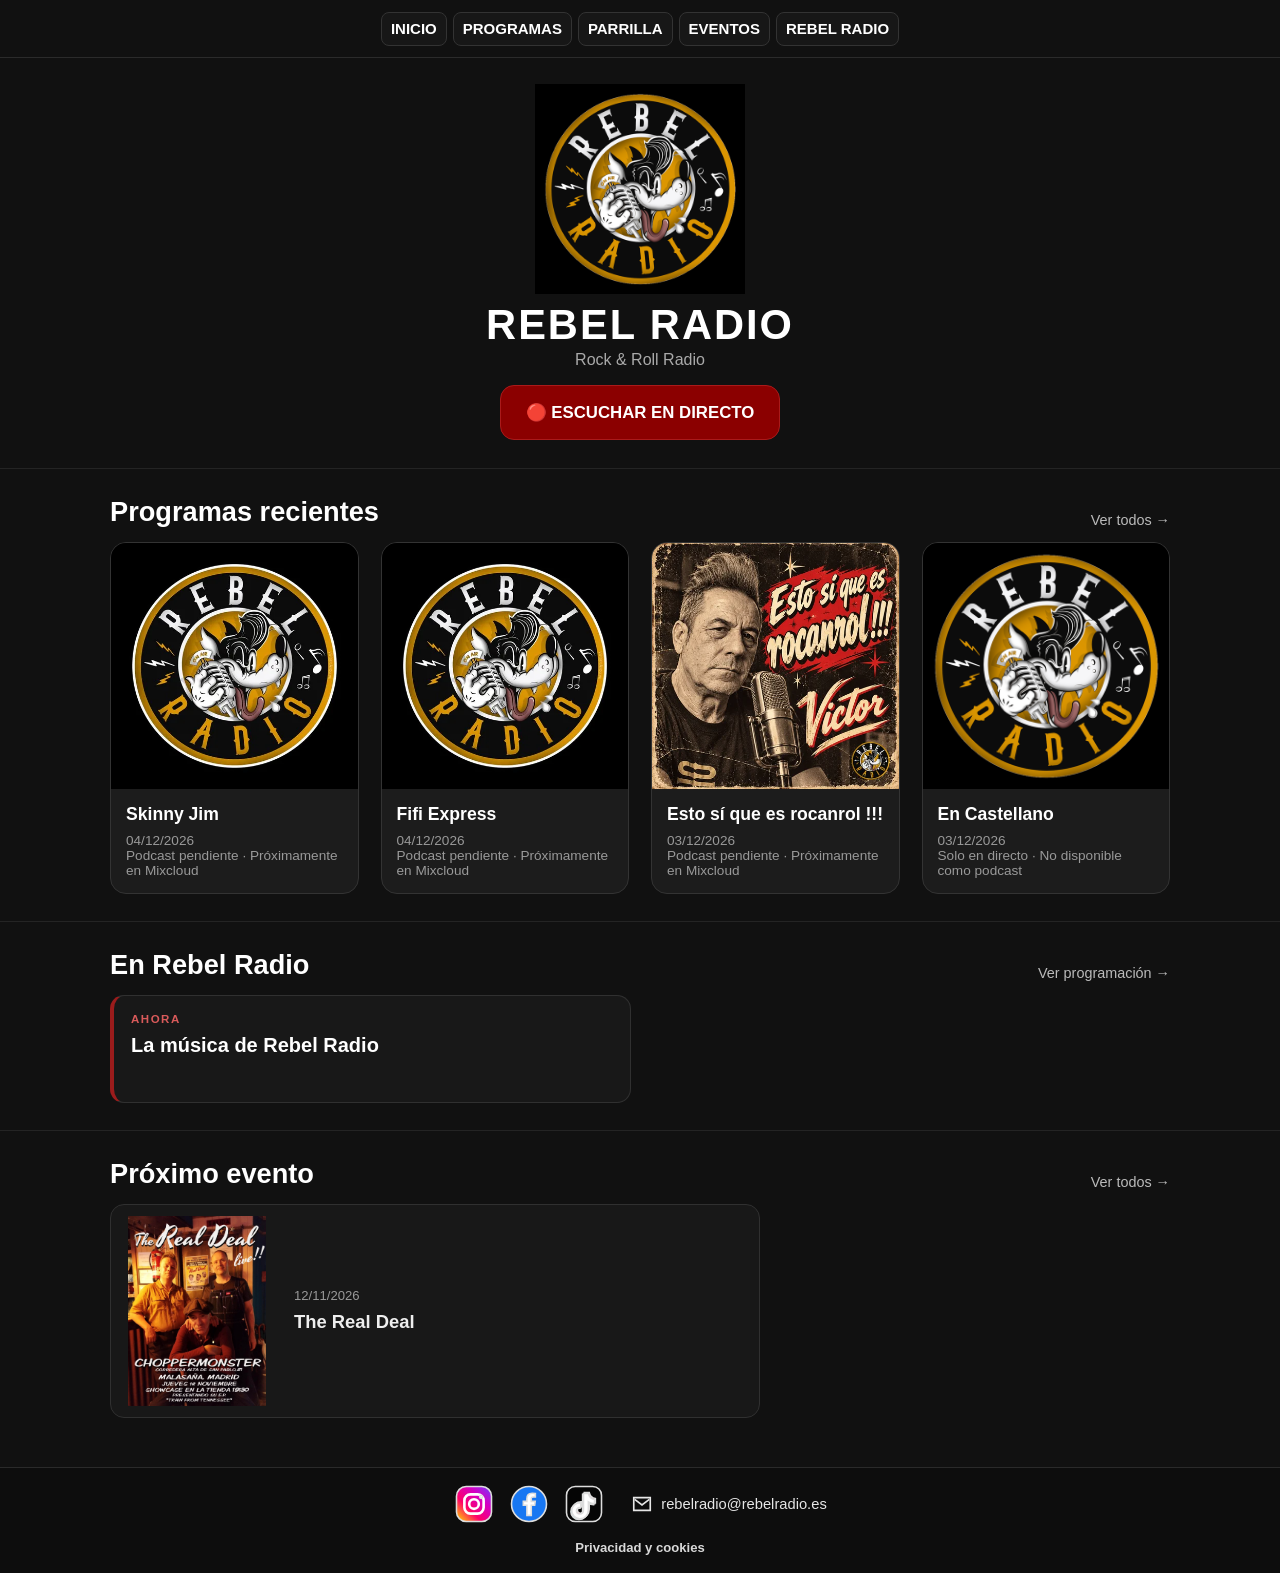
==== commit 74a136e3: "Publicación automática Rebel Radio ebf5ad5e4c8e" ====
--- a/index.html
+++ b/index.html
@@ -1459,7 +1459,7 @@
     if(!encontrada){
 
         return {
-            nombre: 'Música de continuidad',
+            nombre: 'La música de Rebel Radio',
             detalle: ''
         };
     }
@@ -1591,7 +1591,7 @@
 
     return {
         nombre: 'Música',
-        detalle: 'Música de continuidad'
+        detalle: 'La música de Rebel Radio'
     };
 }
 
@@ -1648,7 +1648,7 @@
         document.getElementById(
             'ahora-nombre'
         ).textContent =
-            'Música de continuidad';
+            'La música de Rebel Radio';
 
         document.getElementById(
             'ahora-detalle'
@@ -1706,16 +1706,27 @@
             return;
         }
 
-        const evento = datos.eventos[0];
+        // Elegir por fecha, no por posición ni prioridad de participación.
+        const fechaProxima = datos.eventos
+            .map(e => e.fecha)
+            .filter(Boolean)
+            .sort()[0];
+        const eventosDelDia = datos.eventos.filter(
+            e => e.fecha === fechaProxima
+        );
+
+        estadoEvento.style.display = 'none';
+        eventoPortada.style.display = 'grid';
+        eventoPortada.style.gap = '14px';
+
+        eventoPortada.innerHTML = eventosDelDia.map(evento => {
 
         const claseRebel = evento.participacion_rebel ? ' rebel' : '';
         const distintivoRebel = evento.participacion_rebel
             ? '<div class="evento-portada-rebel" aria-label="Rebel Radio participa"><span>REBEL RADIO</span><strong>PARTICIPA</strong></div>'
             : '';
 
-        estadoEvento.style.display = 'none';
-
-        eventoPortada.innerHTML = `
+        return `
             <a class="evento-portada${claseRebel}" href="/eventos.html">
 
                 <img
@@ -1741,6 +1752,7 @@
 
             </a>
         `;
+        }).join('');
     })
 
     .catch(error => {
@@ -1789,7 +1801,7 @@
 </div>
 </footer>
   <script src="/rebel-menu.js?v=20261019-nav-fijo1" defer></script>
-  <script src="/rebel-ahora.js?v=20261002-es1" defer></script>
+  <script src="/rebel-ahora.js?v=20261110-musica-rebel" defer></script>
 </body>
 </html>
 
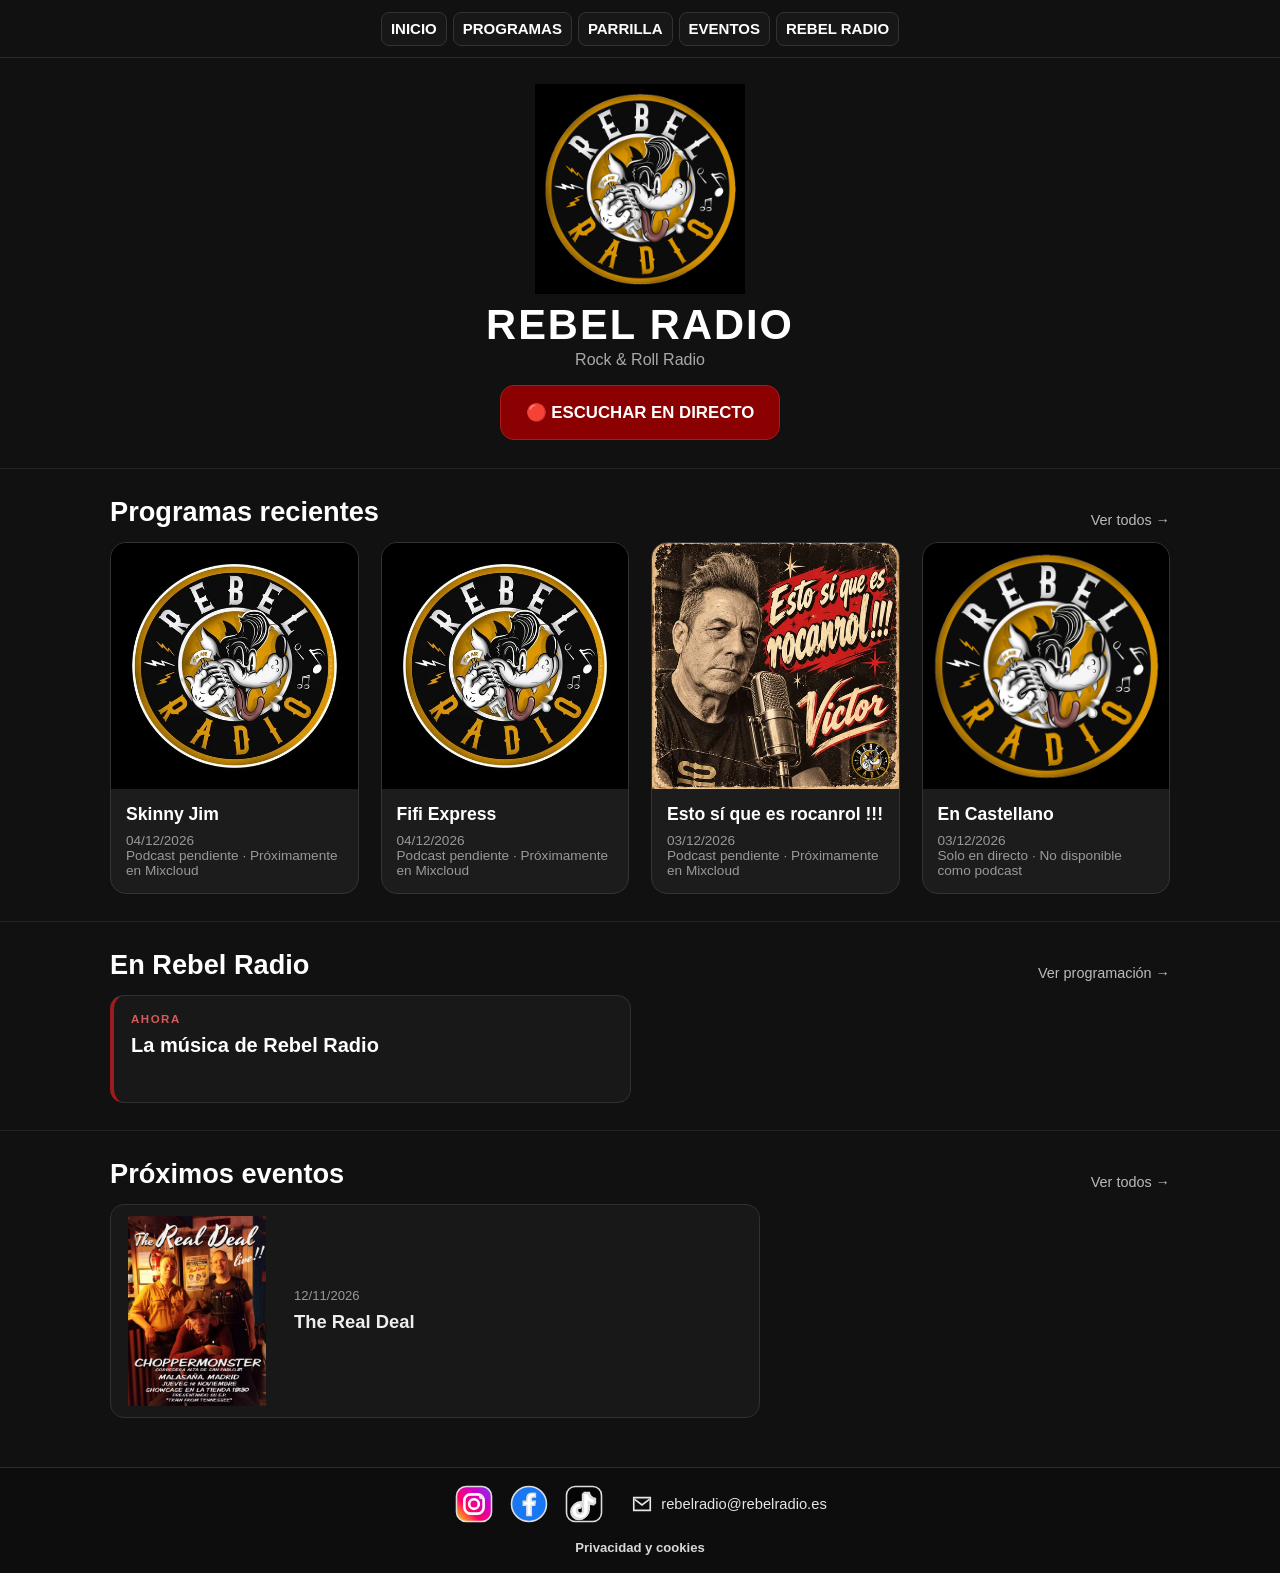
==== commit c30086b5: "Publicación automática Rebel Radio a9ab1d682a18" ====
--- a/index.html
+++ b/index.html
@@ -1,6 +1,7 @@
 <!DOCTYPE html>
 <html lang="es">
 <head>
+<link rel="icon" type="image/png" href="/icons/icon-512.png?v=20261110-favicon1">
 <meta charset="UTF-8">
 <meta name="viewport" content="width=device-width, initial-scale=1.0">
 
@@ -767,7 +768,7 @@
 
             <div class="titulo-seccion">
 
-                <h2>Próximo evento</h2>
+                <h2>Próximos eventos</h2>
 
                 <a
                     class="ver-todos"
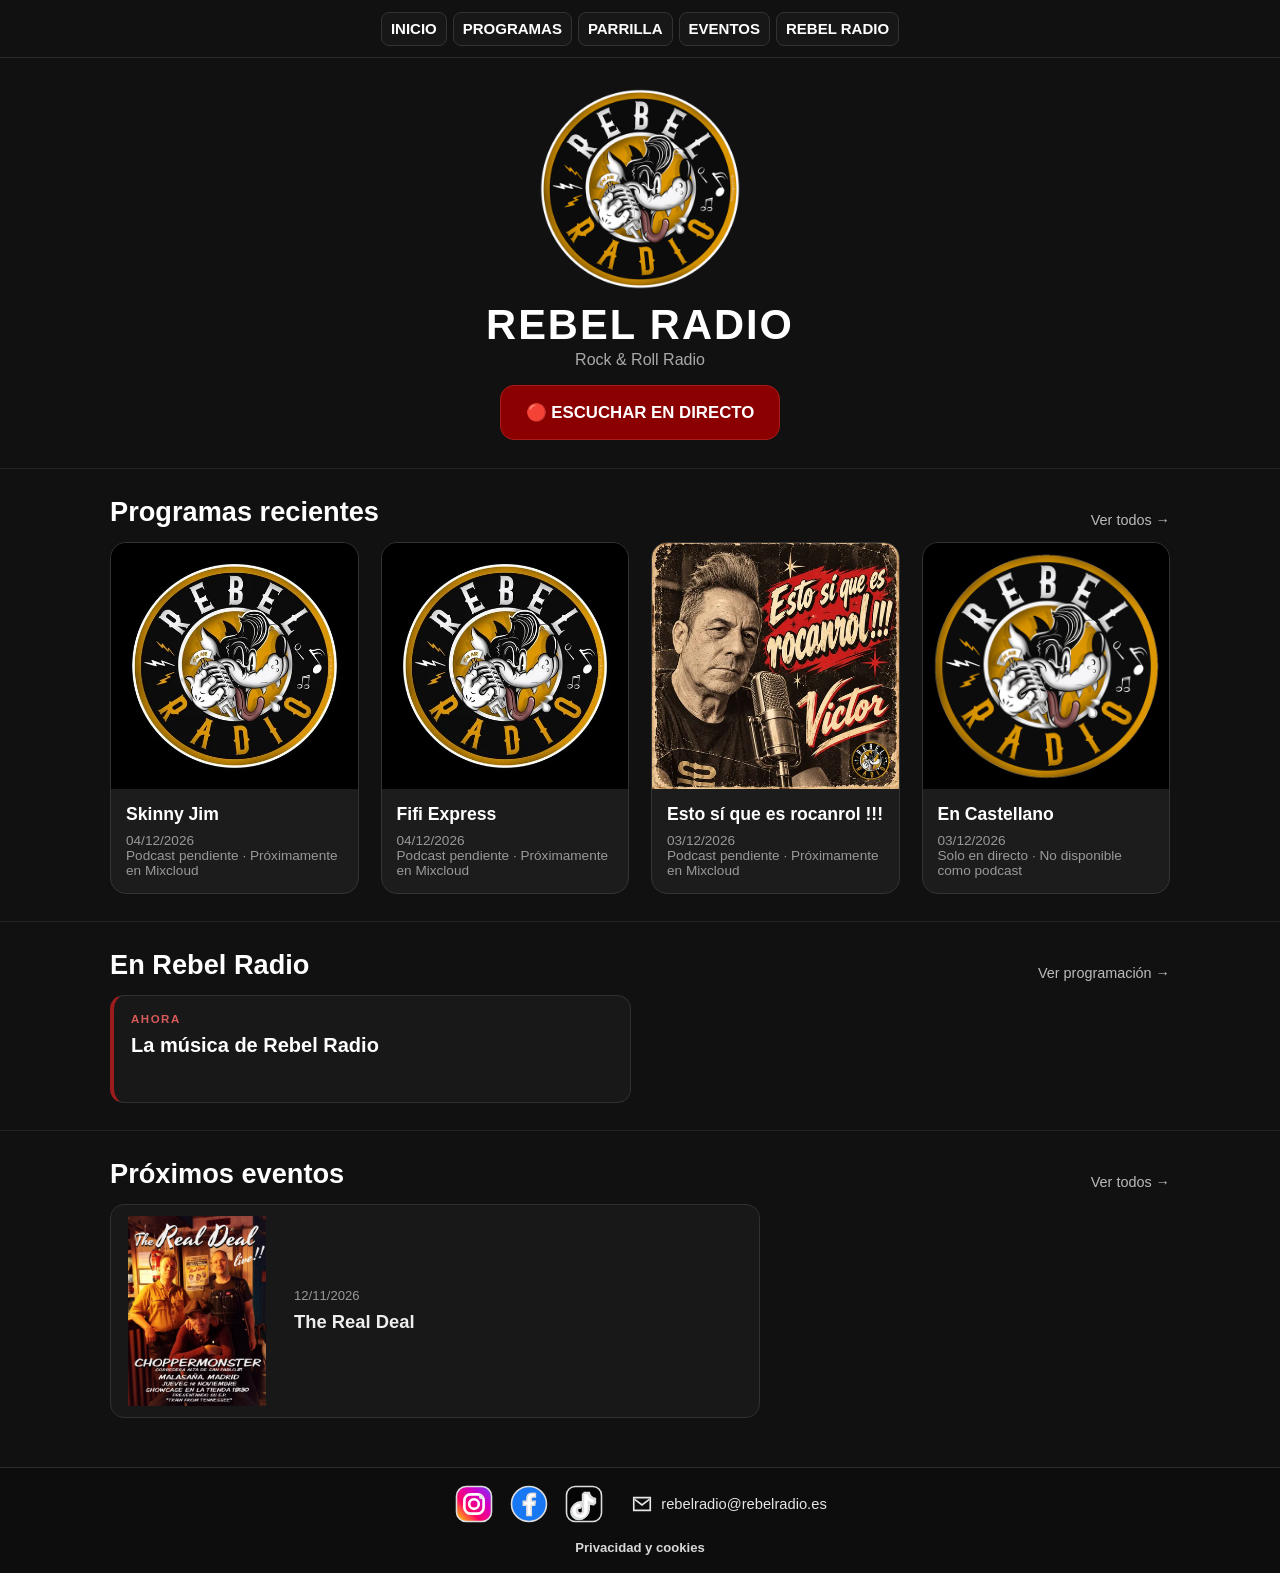
==== commit 3ef8c75b: "Publicación automática Rebel Radio 2fb653fec6d8" ====
--- a/index.html
+++ b/index.html
@@ -1,7 +1,7 @@
 <!DOCTYPE html>
 <html lang="es">
 <head>
-<link rel="icon" type="image/png" href="/icons/icon-512.png?v=20261110-favicon1">
+<link rel="icon" type="image/png" sizes="512x512" href="/icons/favicon-rebel-oficial-redondo.png?v=20261110-oficial-original1">
 <meta charset="UTF-8">
 <meta name="viewport" content="width=device-width, initial-scale=1.0">
 
@@ -667,7 +667,7 @@
 
         <img
             class="logo"
-            src="/icons/icon-512.png"
+            src="/icons/logo-portada-redondo.png?v=20261111-redondo"
             alt="Rebel Radio"
         >
 
